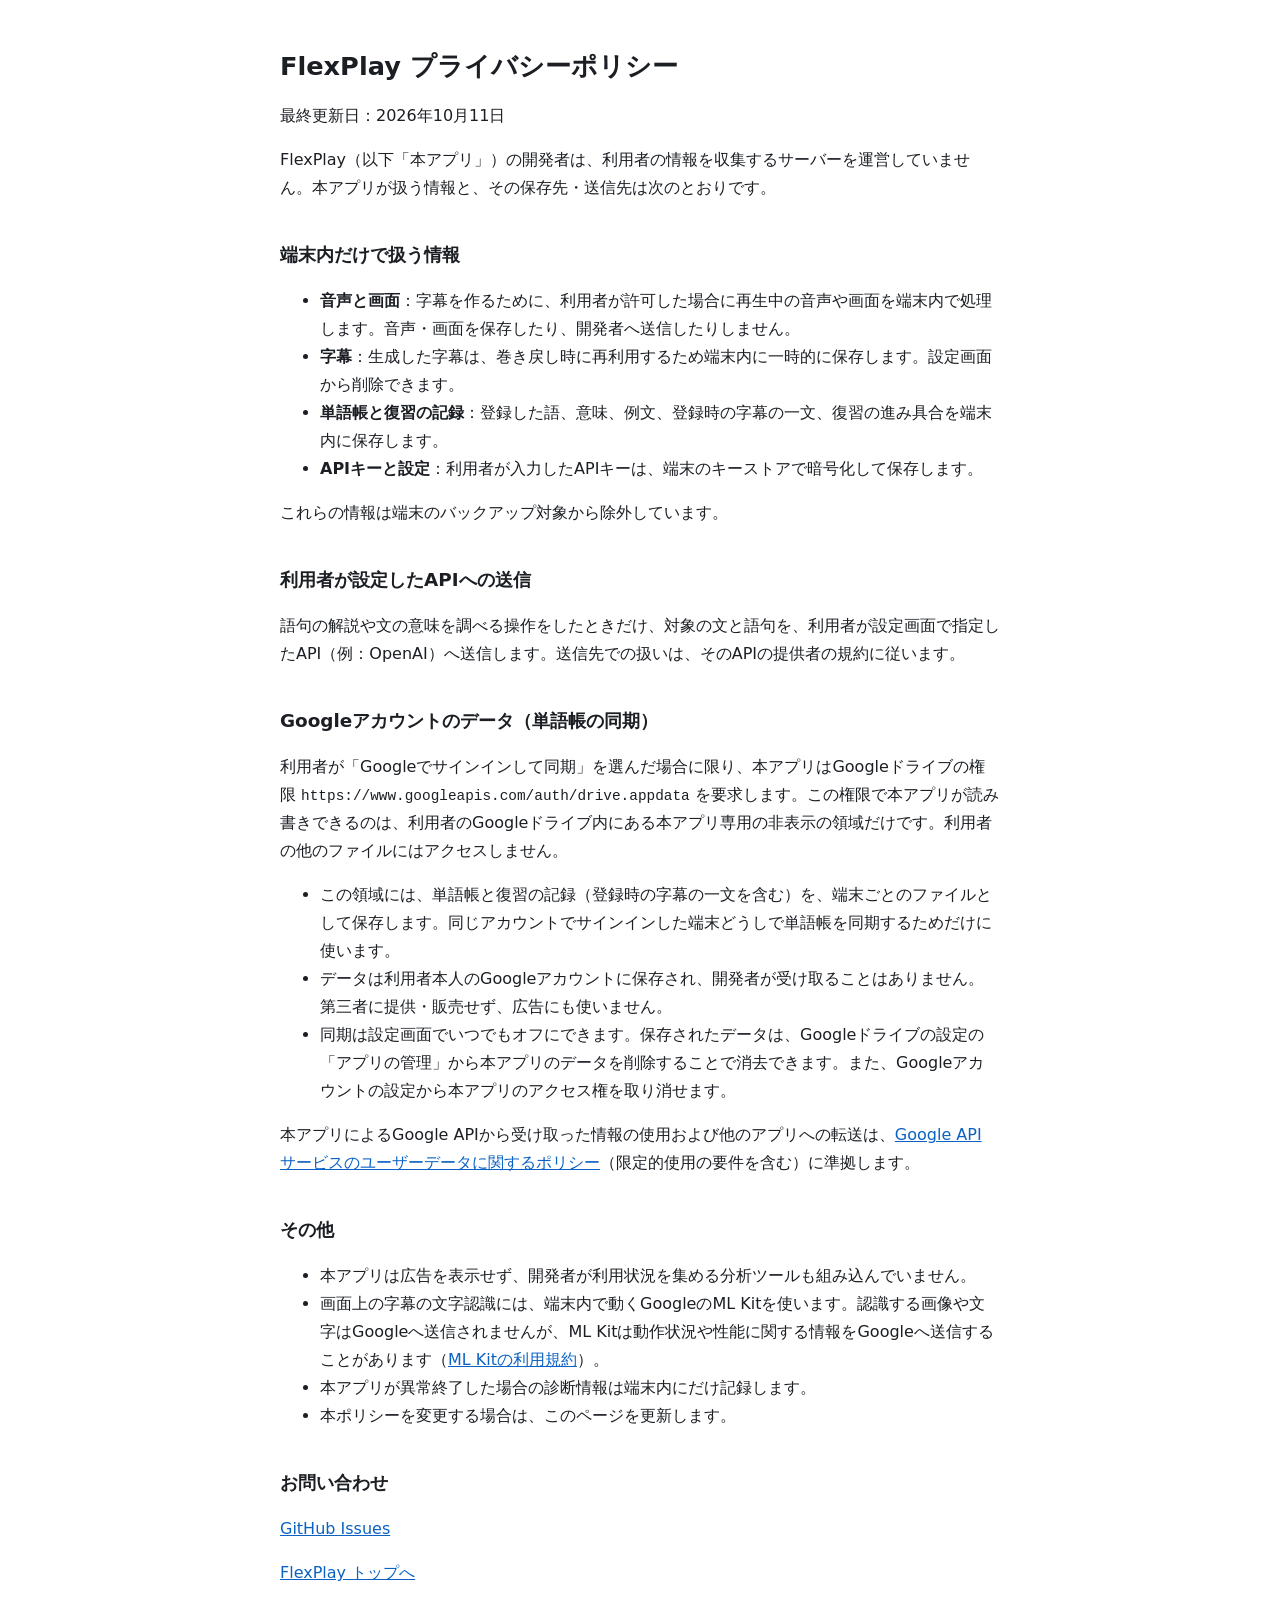
==== privacy.html @ f6acde42 "Add FlexPlay home page and privacy policy Co-Authored-By: Claude Opus 5.5 <noreply@anthropic.com>" ====
<!doctype html>
<html lang="ja">
<head>
<meta charset="utf-8">
<meta name="viewport" content="width=device-width, initial-scale=1">
<title>FlexPlay プライバシーポリシー</title>
<link rel="stylesheet" href="style.css">
</head>
<body>
<main>
<h1>FlexPlay プライバシーポリシー</h1>
<p>最終更新日：2026年10月11日</p>

<p>FlexPlay（以下「本アプリ」）の開発者は、利用者の情報を収集するサーバーを運営していません。本アプリが扱う情報と、その保存先・送信先は次のとおりです。</p>

<h2>端末内だけで扱う情報</h2>
<ul>
<li><strong>音声と画面</strong>：字幕を作るために、利用者が許可した場合に再生中の音声や画面を端末内で処理します。音声・画面を保存したり、開発者へ送信したりしません。</li>
<li><strong>字幕</strong>：生成した字幕は、巻き戻し時に再利用するため端末内に一時的に保存します。設定画面から削除できます。</li>
<li><strong>単語帳と復習の記録</strong>：登録した語、意味、例文、登録時の字幕の一文、復習の進み具合を端末内に保存します。</li>
<li><strong>APIキーと設定</strong>：利用者が入力したAPIキーは、端末のキーストアで暗号化して保存します。</li>
</ul>
<p>これらの情報は端末のバックアップ対象から除外しています。</p>

<h2>利用者が設定したAPIへの送信</h2>
<p>語句の解説や文の意味を調べる操作をしたときだけ、対象の文と語句を、利用者が設定画面で指定したAPI（例：OpenAI）へ送信します。送信先での扱いは、そのAPIの提供者の規約に従います。</p>

<h2>Googleアカウントのデータ（単語帳の同期）</h2>
<p>利用者が「Googleでサインインして同期」を選んだ場合に限り、本アプリはGoogleドライブの権限 <code>https://www.googleapis.com/auth/drive.appdata</code> を要求します。この権限で本アプリが読み書きできるのは、利用者のGoogleドライブ内にある本アプリ専用の非表示の領域だけです。利用者の他のファイルにはアクセスしません。</p>
<ul>
<li>この領域には、単語帳と復習の記録（登録時の字幕の一文を含む）を、端末ごとのファイルとして保存します。同じアカウントでサインインした端末どうしで単語帳を同期するためだけに使います。</li>
<li>データは利用者本人のGoogleアカウントに保存され、開発者が受け取ることはありません。第三者に提供・販売せず、広告にも使いません。</li>
<li>同期は設定画面でいつでもオフにできます。保存されたデータは、Googleドライブの設定の「アプリの管理」から本アプリのデータを削除することで消去できます。また、Googleアカウントの設定から本アプリのアクセス権を取り消せます。</li>
</ul>
<p>本アプリによるGoogle APIから受け取った情報の使用および他のアプリへの転送は、<a href="https://developers.google.com/terms/api-services-user-data-policy">Google API サービスのユーザーデータに関するポリシー</a>（限定的使用の要件を含む）に準拠します。</p>

<h2>その他</h2>
<ul>
<li>本アプリは広告を表示せず、開発者が利用状況を集める分析ツールも組み込んでいません。</li>
<li>画面上の字幕の文字認識には、端末内で動くGoogleのML Kitを使います。認識する画像や文字はGoogleへ送信されませんが、ML Kitは動作状況や性能に関する情報をGoogleへ送信することがあります（<a href="https://developers.google.com/ml-kit/terms">ML Kitの利用規約</a>）。</li>
<li>本アプリが異常終了した場合の診断情報は端末内にだけ記録します。</li>
<li>本ポリシーを変更する場合は、このページを更新します。</li>
</ul>

<h2>お問い合わせ</h2>
<p><a href="https://github.com/kaish-yo/flexplay-site/issues">GitHub Issues</a></p>
<p><a href="index.html">FlexPlay トップへ</a></p>
</main>
</body>
</html>
---- style.css ----
:root { color-scheme: light dark; --bg: #ffffff; --fg: #1b1f24; --muted: #57606a; --link: #0b62c4; }
@media (prefers-color-scheme: dark) { :root { --bg: #0d1117; --fg: #e6edf3; --muted: #9da7b3; --link: #6cb6ff; } }
body { margin: 0; background: var(--bg); color: var(--fg); font: 16px/1.75 system-ui, -apple-system, "Segoe UI", "Hiragino Sans", "Noto Sans JP", sans-serif; }
main { max-width: 720px; margin: 0 auto; padding: 32px 16px 64px; }
h1 { font-size: 1.6rem; line-height: 1.4; }
h2 { font-size: 1.15rem; margin-top: 2em; }
a { color: var(--link); }
code { font-size: .9em; overflow-wrap: anywhere; }
p, li { color: var(--fg); }
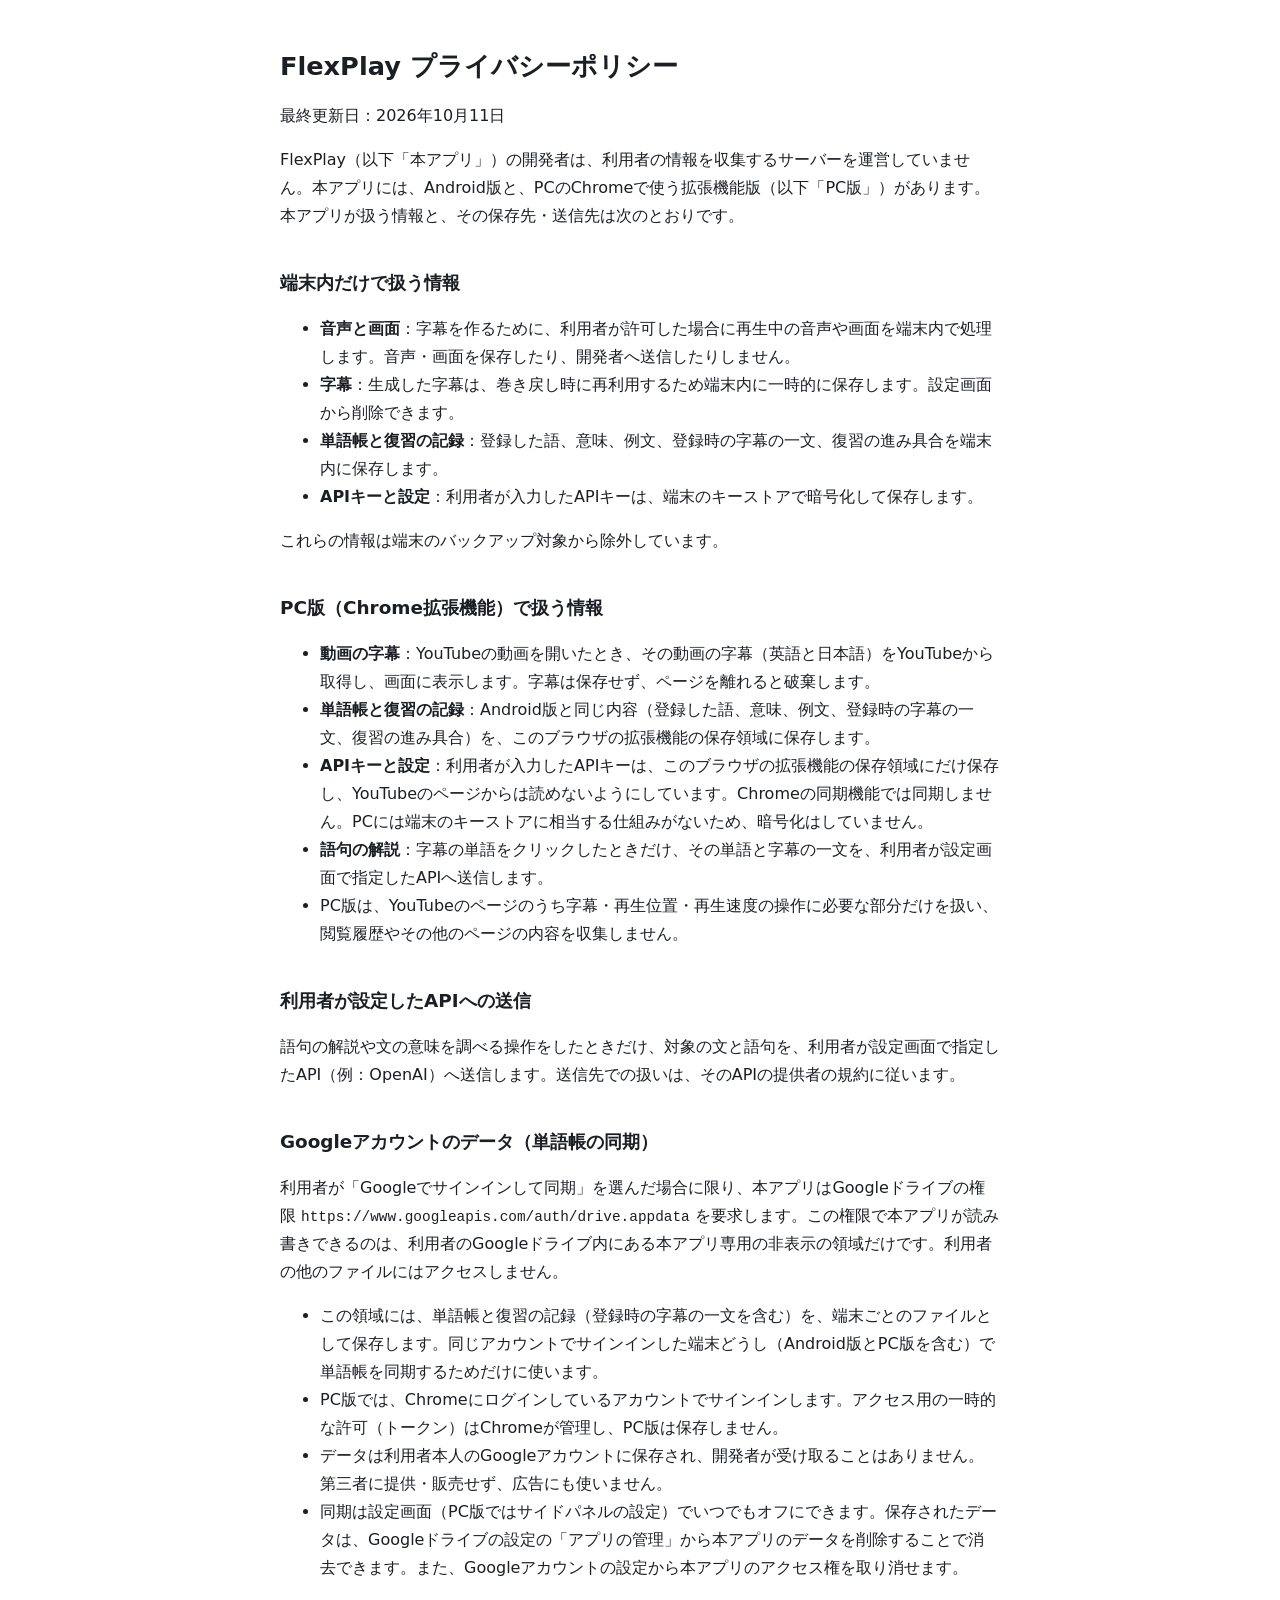
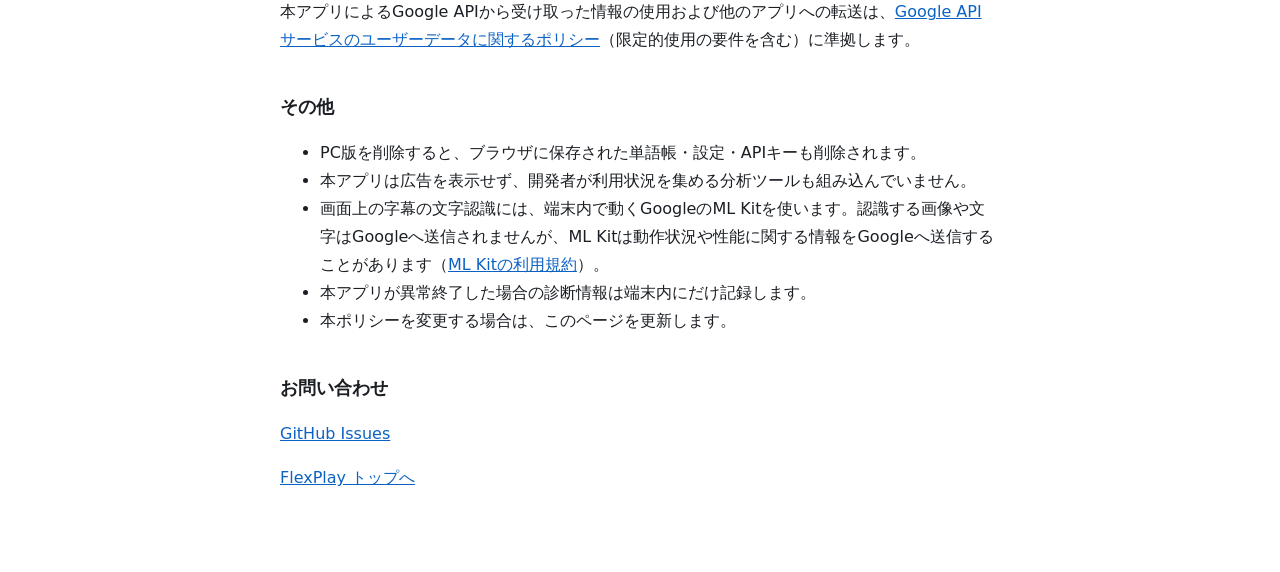
==== commit 0a92fda4: "Describe the Chrome extension (PC version) in the privacy policy Co-Authored-By: Claude Opus 5.5 <no" ====
--- a/privacy.html
+++ b/privacy.html
@@ -11,7 +11,7 @@
 <h1>FlexPlay プライバシーポリシー</h1>
 <p>最終更新日：2026年10月11日</p>
 
-<p>FlexPlay（以下「本アプリ」）の開発者は、利用者の情報を収集するサーバーを運営していません。本アプリが扱う情報と、その保存先・送信先は次のとおりです。</p>
+<p>FlexPlay（以下「本アプリ」）の開発者は、利用者の情報を収集するサーバーを運営していません。本アプリには、Android版と、PCのChromeで使う拡張機能版（以下「PC版」）があります。本アプリが扱う情報と、その保存先・送信先は次のとおりです。</p>
 
 <h2>端末内だけで扱う情報</h2>
 <ul>
@@ -22,20 +22,31 @@
 </ul>
 <p>これらの情報は端末のバックアップ対象から除外しています。</p>
 
+<h2>PC版（Chrome拡張機能）で扱う情報</h2>
+<ul>
+<li><strong>動画の字幕</strong>：YouTubeの動画を開いたとき、その動画の字幕（英語と日本語）をYouTubeから取得し、画面に表示します。字幕は保存せず、ページを離れると破棄します。</li>
+<li><strong>単語帳と復習の記録</strong>：Android版と同じ内容（登録した語、意味、例文、登録時の字幕の一文、復習の進み具合）を、このブラウザの拡張機能の保存領域に保存します。</li>
+<li><strong>APIキーと設定</strong>：利用者が入力したAPIキーは、このブラウザの拡張機能の保存領域にだけ保存し、YouTubeのページからは読めないようにしています。Chromeの同期機能では同期しません。PCには端末のキーストアに相当する仕組みがないため、暗号化はしていません。</li>
+<li><strong>語句の解説</strong>：字幕の単語をクリックしたときだけ、その単語と字幕の一文を、利用者が設定画面で指定したAPIへ送信します。</li>
+<li>PC版は、YouTubeのページのうち字幕・再生位置・再生速度の操作に必要な部分だけを扱い、閲覧履歴やその他のページの内容を収集しません。</li>
+</ul>
+
 <h2>利用者が設定したAPIへの送信</h2>
 <p>語句の解説や文の意味を調べる操作をしたときだけ、対象の文と語句を、利用者が設定画面で指定したAPI（例：OpenAI）へ送信します。送信先での扱いは、そのAPIの提供者の規約に従います。</p>
 
 <h2>Googleアカウントのデータ（単語帳の同期）</h2>
 <p>利用者が「Googleでサインインして同期」を選んだ場合に限り、本アプリはGoogleドライブの権限 <code>https://www.googleapis.com/auth/drive.appdata</code> を要求します。この権限で本アプリが読み書きできるのは、利用者のGoogleドライブ内にある本アプリ専用の非表示の領域だけです。利用者の他のファイルにはアクセスしません。</p>
 <ul>
-<li>この領域には、単語帳と復習の記録（登録時の字幕の一文を含む）を、端末ごとのファイルとして保存します。同じアカウントでサインインした端末どうしで単語帳を同期するためだけに使います。</li>
+<li>この領域には、単語帳と復習の記録（登録時の字幕の一文を含む）を、端末ごとのファイルとして保存します。同じアカウントでサインインした端末どうし（Android版とPC版を含む）で単語帳を同期するためだけに使います。</li>
+<li>PC版では、Chromeにログインしているアカウントでサインインします。アクセス用の一時的な許可（トークン）はChromeが管理し、PC版は保存しません。</li>
 <li>データは利用者本人のGoogleアカウントに保存され、開発者が受け取ることはありません。第三者に提供・販売せず、広告にも使いません。</li>
-<li>同期は設定画面でいつでもオフにできます。保存されたデータは、Googleドライブの設定の「アプリの管理」から本アプリのデータを削除することで消去できます。また、Googleアカウントの設定から本アプリのアクセス権を取り消せます。</li>
+<li>同期は設定画面（PC版ではサイドパネルの設定）でいつでもオフにできます。保存されたデータは、Googleドライブの設定の「アプリの管理」から本アプリのデータを削除することで消去できます。また、Googleアカウントの設定から本アプリのアクセス権を取り消せます。</li>
 </ul>
 <p>本アプリによるGoogle APIから受け取った情報の使用および他のアプリへの転送は、<a href="https://developers.google.com/terms/api-services-user-data-policy">Google API サービスのユーザーデータに関するポリシー</a>（限定的使用の要件を含む）に準拠します。</p>
 
 <h2>その他</h2>
 <ul>
+<li>PC版を削除すると、ブラウザに保存された単語帳・設定・APIキーも削除されます。</li>
 <li>本アプリは広告を表示せず、開発者が利用状況を集める分析ツールも組み込んでいません。</li>
 <li>画面上の字幕の文字認識には、端末内で動くGoogleのML Kitを使います。認識する画像や文字はGoogleへ送信されませんが、ML Kitは動作状況や性能に関する情報をGoogleへ送信することがあります（<a href="https://developers.google.com/ml-kit/terms">ML Kitの利用規約</a>）。</li>
 <li>本アプリが異常終了した場合の診断情報は端末内にだけ記録します。</li>
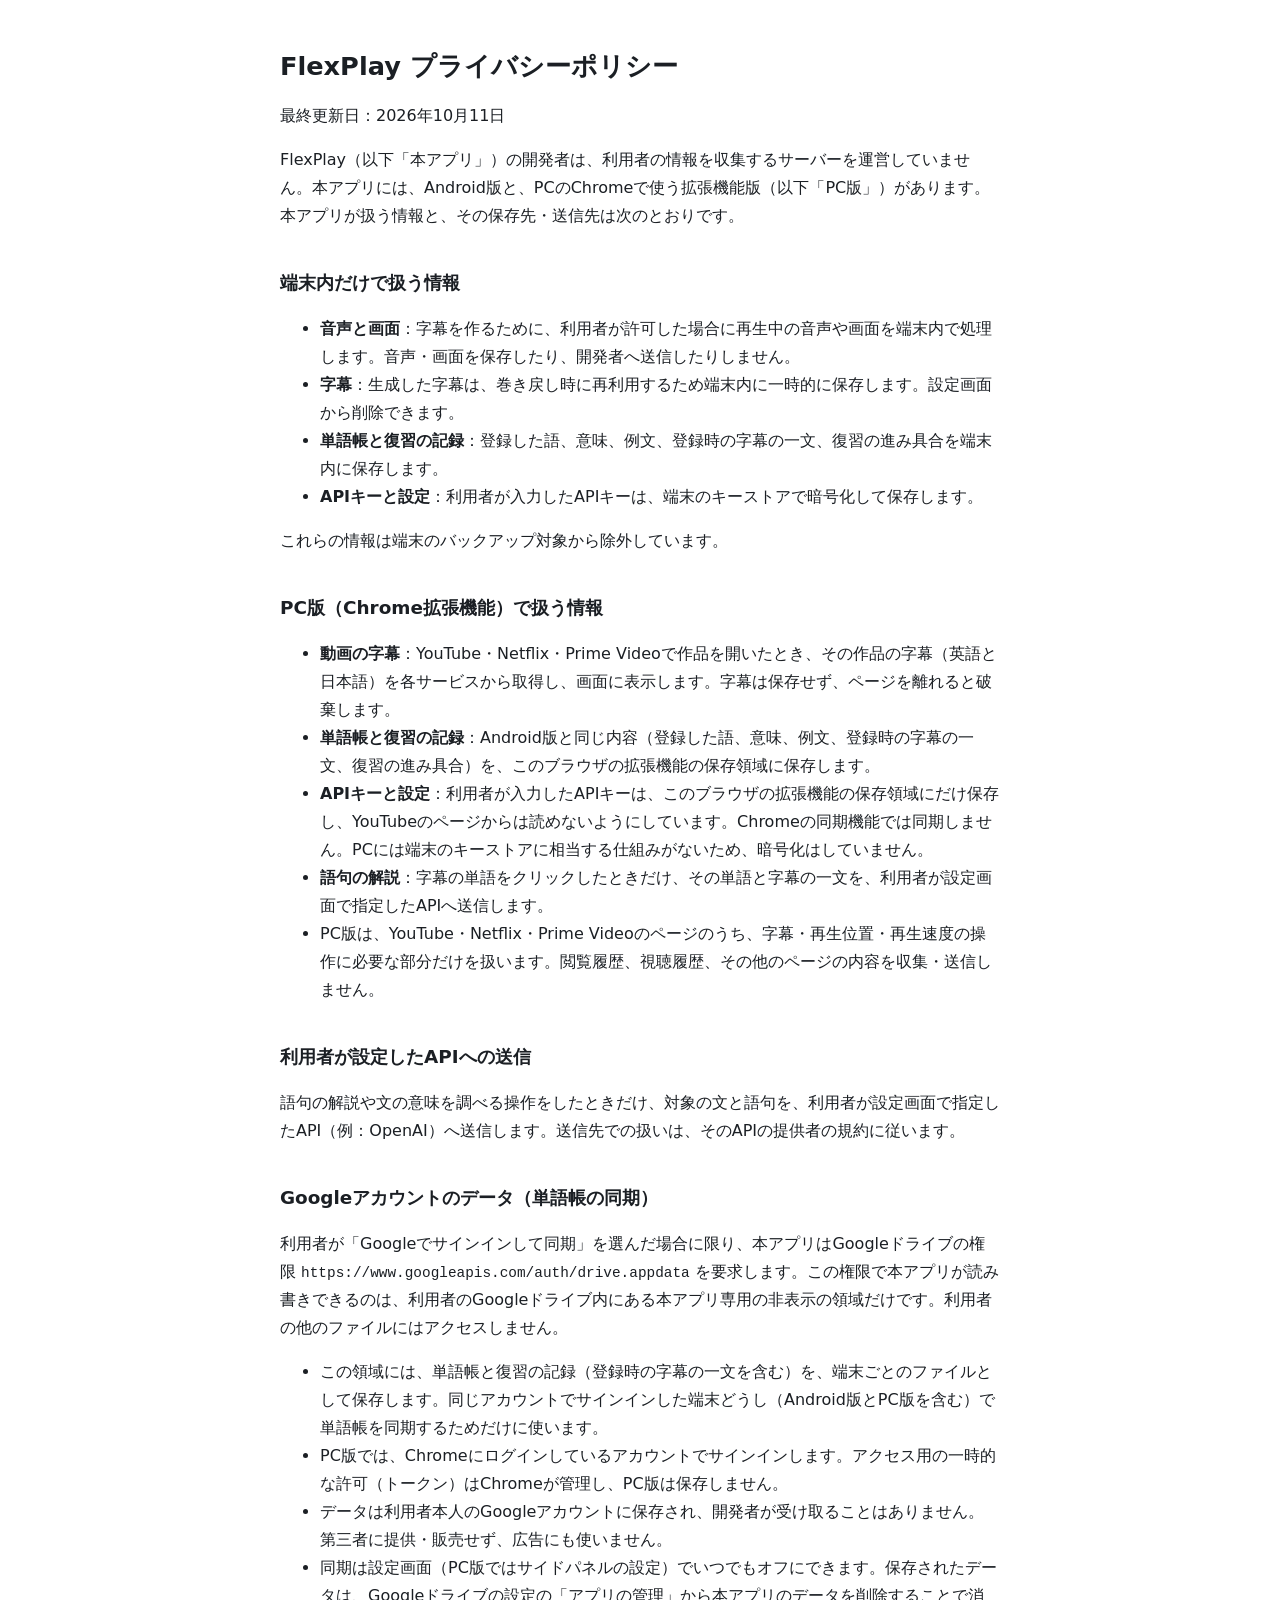
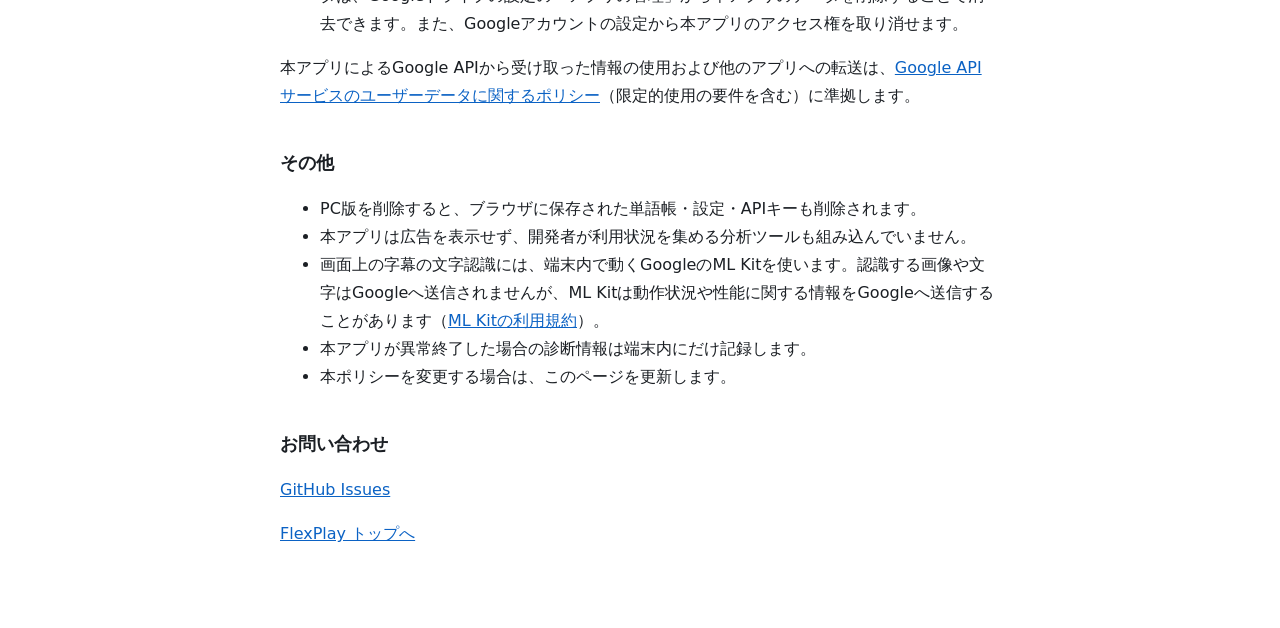
==== commit f95f8e34: "Cover Netflix and Prime Video in the PC version's privacy notes Co-Authored-By: Claude Opus 5.5 <nor" ====
--- a/privacy.html
+++ b/privacy.html
@@ -24,11 +24,11 @@
 
 <h2>PC版（Chrome拡張機能）で扱う情報</h2>
 <ul>
-<li><strong>動画の字幕</strong>：YouTubeの動画を開いたとき、その動画の字幕（英語と日本語）をYouTubeから取得し、画面に表示します。字幕は保存せず、ページを離れると破棄します。</li>
+<li><strong>動画の字幕</strong>：YouTube・Netflix・Prime Videoで作品を開いたとき、その作品の字幕（英語と日本語）を各サービスから取得し、画面に表示します。字幕は保存せず、ページを離れると破棄します。</li>
 <li><strong>単語帳と復習の記録</strong>：Android版と同じ内容（登録した語、意味、例文、登録時の字幕の一文、復習の進み具合）を、このブラウザの拡張機能の保存領域に保存します。</li>
 <li><strong>APIキーと設定</strong>：利用者が入力したAPIキーは、このブラウザの拡張機能の保存領域にだけ保存し、YouTubeのページからは読めないようにしています。Chromeの同期機能では同期しません。PCには端末のキーストアに相当する仕組みがないため、暗号化はしていません。</li>
 <li><strong>語句の解説</strong>：字幕の単語をクリックしたときだけ、その単語と字幕の一文を、利用者が設定画面で指定したAPIへ送信します。</li>
-<li>PC版は、YouTubeのページのうち字幕・再生位置・再生速度の操作に必要な部分だけを扱い、閲覧履歴やその他のページの内容を収集しません。</li>
+<li>PC版は、YouTube・Netflix・Prime Videoのページのうち、字幕・再生位置・再生速度の操作に必要な部分だけを扱います。閲覧履歴、視聴履歴、その他のページの内容を収集・送信しません。</li>
 </ul>
 
 <h2>利用者が設定したAPIへの送信</h2>
